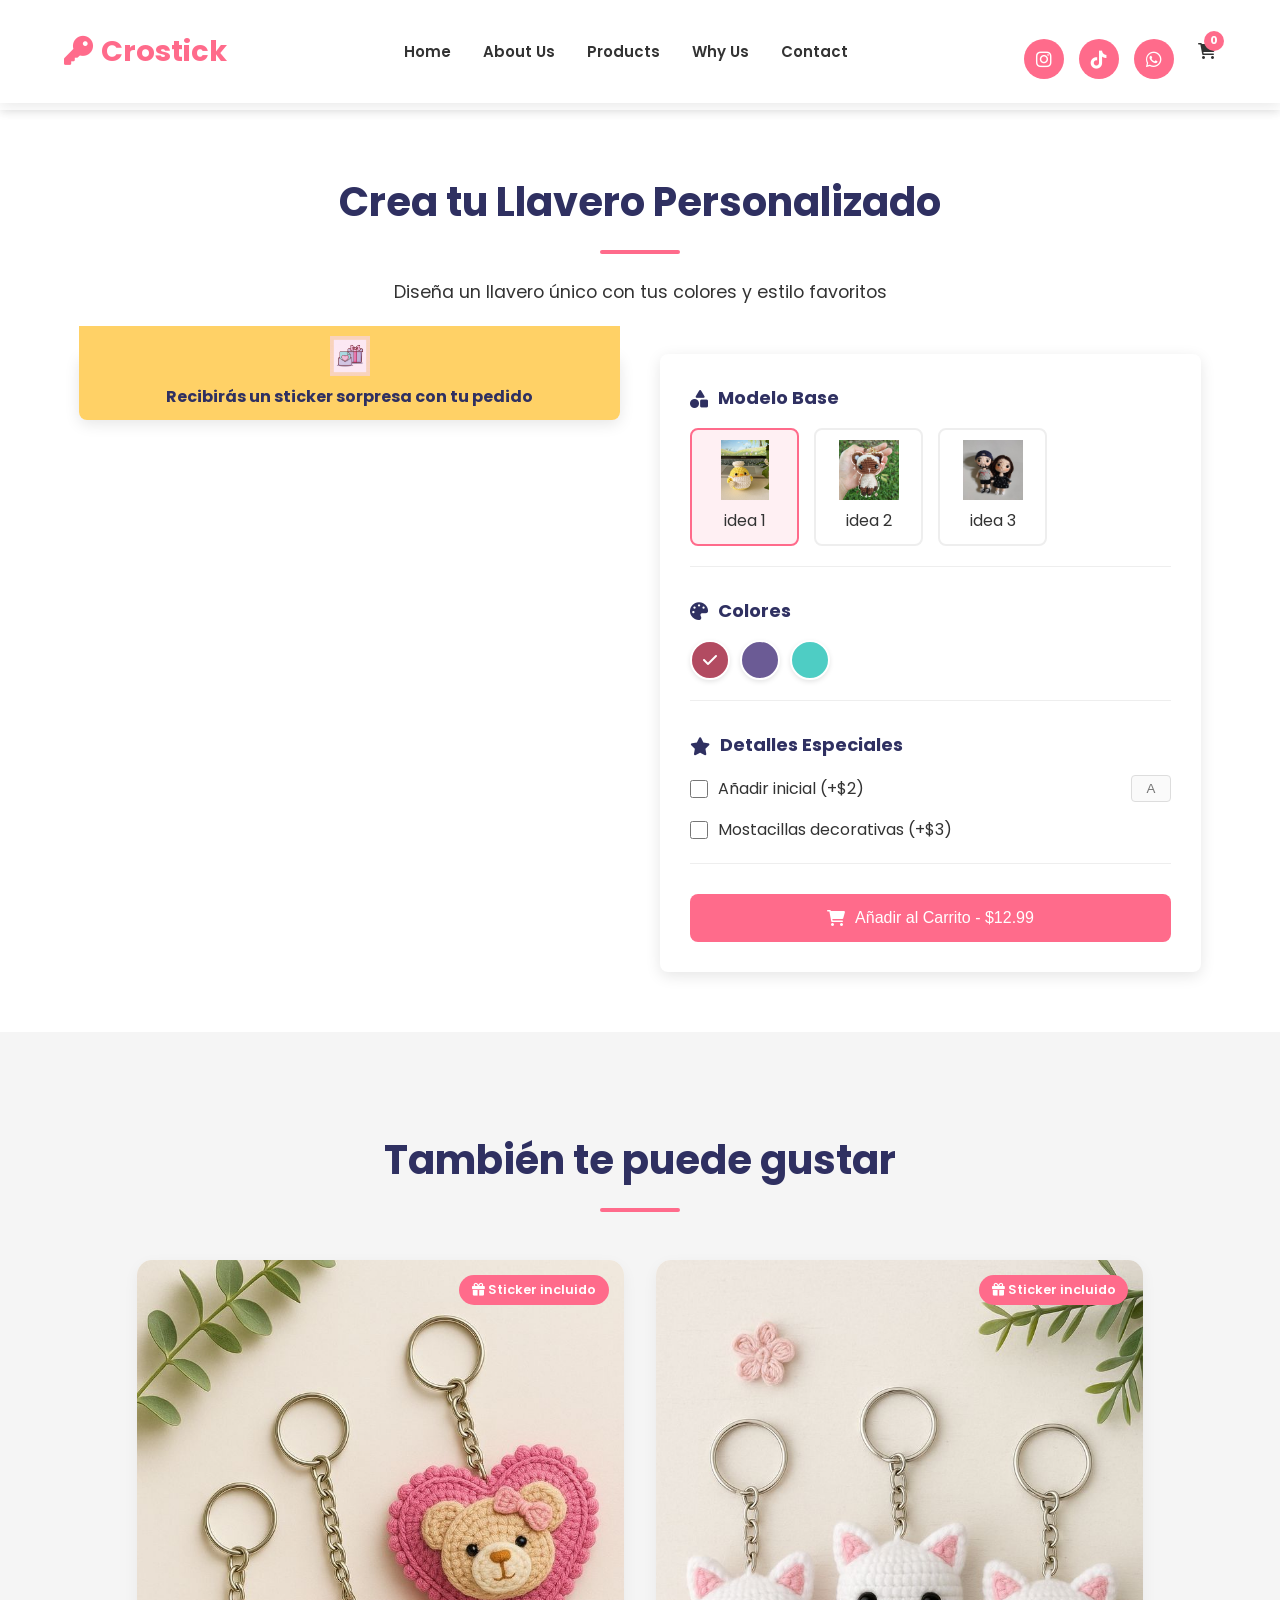
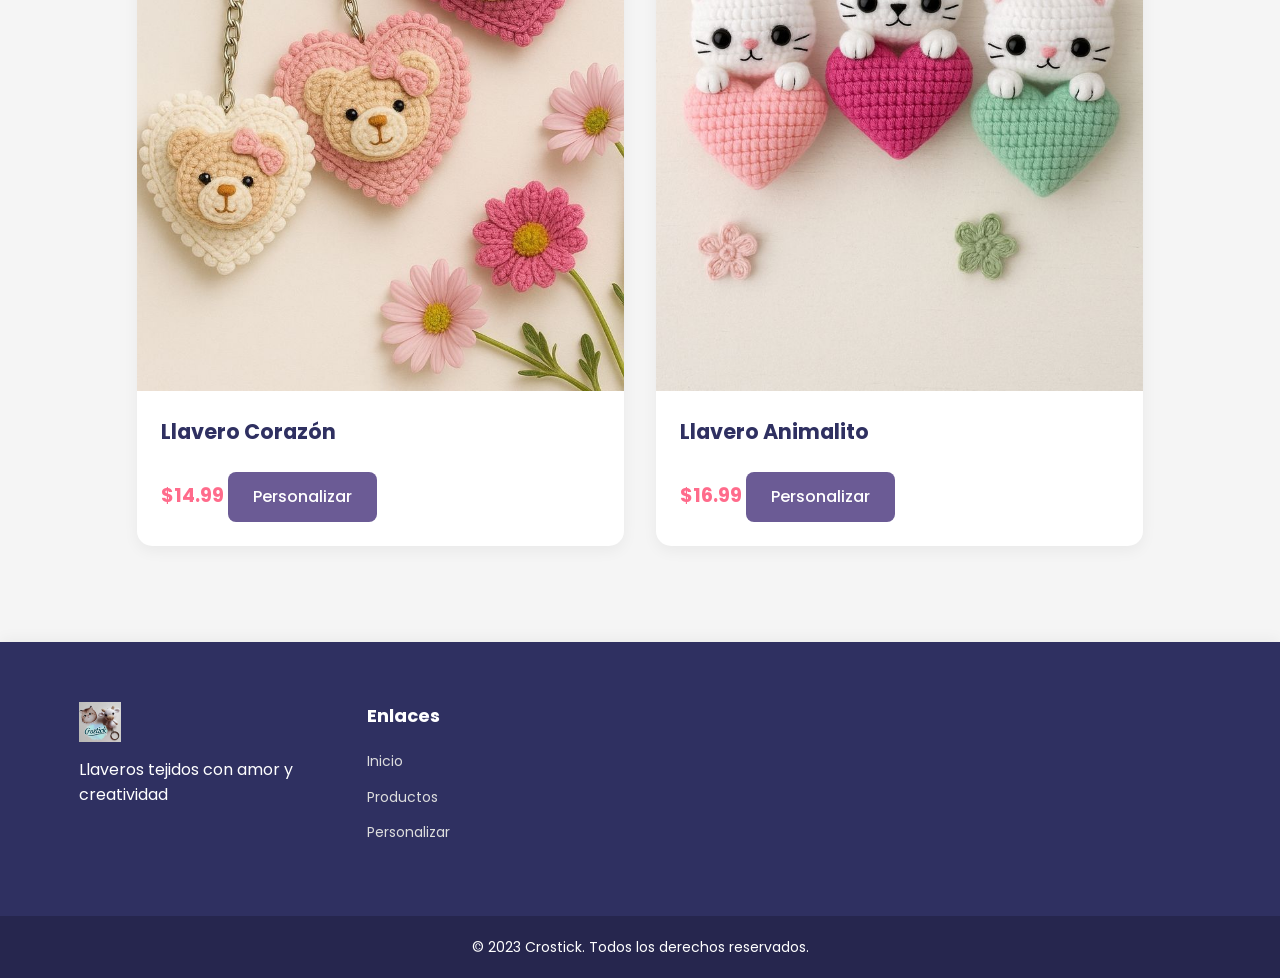
==== personalize.html @ c7daac14 "proyecto" ====
<!DOCTYPE html>
<html lang="es">
<head>
    <meta charset="UTF-8">
    <meta name="viewport" content="width=device-width, initial-scale=1.0">
    <title>Personaliza tu Llavero - Crostick</title>
    <link rel="stylesheet" href="css/index.css">
    <!-- <link rel="stylesheet" href="css/personalize.css">  Eliminado para unificar estilos -->
    <link rel="stylesheet" href="https://cdnjs.cloudflare.com/ajax/libs/font-awesome/6.0.0-beta3/css/all.min.css">
    <link href="https://fonts.googleapis.com/css2?family=Poppins:wght@400;500;600;700&display=swap" rel="stylesheet">
</head>
<body>
    <!-- Navbar igual que en index.html -->
    <header>
        <nav class="navbar">
            <div class="logo">
                <h1><i class="fas fa-key"></i> Crostick</h1>
            </div>
            <ul class="nav-links">
                <li><a href="index.html#home">Home</a></li>
                <li><a href="index.html#about">About Us</a></li>
                <li><a href="index.html#products">Products</a></li>
                <li><a href="index.html#why">Why Us</a></li>
                <li><a href="index.html#contact">Contact</a></li>
            </ul>
            <div class="nav-right">
                <div class="social-icons">
                    <a href="#"><i class="fab fa-instagram"></i></a>
                    <a href="#"><i class="fab fa-tiktok"></i></a>
                    <a href="#"><i class="fab fa-whatsapp"></i></a>
                </div>
                <div class="cart-icon">
                    <i class="fas fa-shopping-cart"></i>
                    <span class="cart-count">0</span>
                </div>
            </div>
        </nav>
    </header>

    <section id="personalizador-page">
        <div class="container">
            <div class="section-header">
                <h2>Crea tu Llavero Personalizado</h2>
                <div class="header-decoration"></div>
                <p class="section-subtitle">Diseña un llavero único con tus colores y estilo favoritos</p>
            </div>
            <div class="personalizador-container">
                <div class="preview-section">
                    <div class="preview-box">
                        <img id="llavero-preview" src="img/llavero-preview.jpg" alt="Previsualización">
                        <div class="sticker-notice" style="display: flex; flex-direction: column; align-items: center;">
                            <img src="images/regalo.jpg" alt="Regalo" style="height:40px; margin-bottom:8px;">
                            Recibirás un sticker sorpresa con tu pedido
                        </div>
                    </div>
                </div>
                <div class="options-section">
                    <form id="personalizador-form">
                        <div class="form-section">
                            <h3><i class="fas fa-shapes"></i> Modelo Base</h3>
                            <div class="model-options">
                                <label class="model-option">
                                    <input type="radio" name="modelo" value="corazon" checked>
                                    <div class="model-card">
                                        <img src="images/pollo.jpg" alt="Corazón">
                                        <span>idea 1</span>
                                    </div>
                                </label>
                                <label class="model-option">
                                    <input type="radio" name="modelo" value="circulo">
                                    <div class="model-card">
                                        <img src="images/cat.jpg" alt="Círculo">
                                        <span>idea 2</span>
                                    </div>
                                </label>
                                <label class="model-option">
                                    <input type="radio" name="modelo" value="animal">
                                    <div class="model-card">
                                        <img src="images/per.jpg" alt="Animal">
                                        <span>idea 3</span>
                                    </div>
                                </label>
                            </div>
                        </div>

                        <div class="form-section">
                            <h3><i class="fas fa-palette"></i> Colores</h3>
                            <div class="color-options">
                                <label class="color-option" style="background-color: #ff6b8b;">
                                    <input type="radio" name="color" value="#ff6b8b" checked>
                                    <span class="checkmark"><i class="fas fa-check"></i></span>
                                </label>
                                <label class="color-option" style="background-color: #6b5b95;">
                                    <input type="radio" name="color" value="#6b5b95">
                                    <span class="checkmark"><i class="fas fa-check"></i></span>
                                </label>
                                <label class="color-option" style="background-color: #4ecdc4;">
                                    <input type="radio" name="color" value="#4ecdc4">
                                    <span class="checkmark"><i class="fas fa-check"></i></span>
                                </label>
                            </div>
                        </div>

                        <div class="form-section">
                            <h3><i class="fas fa-star"></i> Detalles Especiales</h3>
                            <div class="detail-options">
                                <label class="detail-option">
                                    <input type="checkbox" name="detalles" value="inicial">
                                    <span>Añadir inicial (+$2)</span>
                                    <input type="text" name="inicial-text" maxlength="1" placeholder="A" disabled>
                                </label>
                                <label class="detail-option">
                                    <input type="checkbox" name="detalles" value="mostacilla">
                                    <span>Mostacillas decorativas (+$3)</span>
                                </label>
                            </div>
                        </div>

                        <button type="submit" class="btn btn-primary btn-add-to-cart">
                            <i class="fas fa-shopping-cart"></i> Añadir al Carrito - $12.99
                        </button>
                    </form>
                </div>
            </div>
        </div>
    </section>
    <section id="otros-productos" class="products">
        <div class="container">
            <div class="section-header">
                <h2>También te puede gustar</h2>
                <div class="header-decoration"></div>
            </div>
            <div class="product-grid">
                <div class="product-card">
                    <img src="images/oso.jpg" alt="Llavero Corazón">
                    <div class="product-badge"><i class="fas fa-gift"></i> Sticker incluido</div>
                    <div class="product-details">
                        <h3>Llavero Corazón</h3>
                        <span class="price">$14.99</span>
                        <a href="personalizar.html?modelo=corazon" class="btn btn-secondary" style="margin-top:1rem;">Personalizar</a>
                    </div>
                </div>
                <div class="product-card">
                    <img src="images/ga.jpg"Llavero Animal">
                    <div class="product-badge"><i class="fas fa-gift"></i> Sticker incluido</div>
                    <div class="product-details">
                        <h3>Llavero Animalito</h3>
                        <span class="price">$16.99</span>
                        <a href="personalizar.html?modelo=animal" class="btn btn-secondary" style="margin-top:1rem;">Personalizar</a>
                    </div>
                </div>
            </div>
        </div>
    </section>
    <footer>
        <div class="container">
            <div class="footer-col">
                <img src="images/log.png" alt="Logo Crostick" class="footer-logo">
                <p>Llaveros tejidos con amor y creatividad</p>
            </div>
            <div class="footer-col">
                <h3>Enlaces</h3>
                <ul>
                    <li><a href="index.html">Inicio</a></li>
                    <li><a href="index.html#productos">Productos</a></li>
                    <li><a href="personalizar.html">Personalizar</a></li>
                </ul>
            </div>
        </div>
        <div class="copyright">
            <p>&copy; 2023 Crostick. Todos los derechos reservados.</p>
        </div>
    </footer>

    <script src="js/personalizador.js"></script>
</body>
</html>
---- css/index.css ----
/* Global Styles */
:root {
    --primary-color: #FF6B88;
    --secondary-color: #6B7AA1;
    --accent-color: #FFD166;
    --light-color: #FFF9F9;
    --dark-color: #333333;
    --text-color: #555555;
    --light-gray: #F5F5F5;
    --medium-gray: #DDDDDD;
    --success-color: #4CAF50;
    --warning-color: #FF9800;
    --error-color: #F44336;
}

* {
    margin: 0;
    padding: 0;
    box-sizing: border-box;
}

body {
    font-family: 'Poppins', sans-serif;
    color: var(--text-color);
    background-color: var(--light-color);
    line-height: 1.6;
    padding-top: 80px; /* For fixed navbar */
}

h1, h2, h3, h4 {
    font-weight: 700;
    color: var(--dark-color);
}

a {
    text-decoration: none;
    color: inherit;
}

img {
    max-width: 100%;
    height: auto;
    display: block;
}

.container {
    width: 90%;
    max-width: 1200px;
    margin: 0 auto;
}

.section-header {
    text-align: center;
    margin-bottom: 3rem;
}

.section-header h2 {
    font-size: 2.5rem;
    margin-bottom: 1rem;
    position: relative;
    display: inline-block;
}

.header-decoration {
    width: 80px;
    height: 4px;
    background: var(--primary-color);
    margin: 0 auto 1.5rem;
    border-radius: 2px;
}

.section-subtitle {
    color: var(--text-color);
    font-size: 1.1rem;
    max-width: 700px;
    margin: 0 auto;
}

.btn {
    display: inline-block;
    padding: 12px 24px;
    border-radius: 30px;
    font-weight: 600;
    text-align: center;
    cursor: pointer;
    transition: all 0.3s ease;
    border: none;
}

.btn-primary {
    background-color: var(--primary-color);
    color: white;
}

.btn-primary:hover {
    background-color: #E05572;
    transform: translateY(-3px);
    box-shadow: 0 5px 15px rgba(255, 107, 136, 0.3);
}

.btn-secondary {
    background-color: white;
    color: var(--primary-color);
    border: 2px solid var(--primary-color);
}

.btn-secondary:hover {
    background-color: var(--primary-color);
    color: white;
    transform: translateY(-3px);
}

/* Navbar */
.navbar {
    display: flex;
    justify-content: space-between;
    align-items: center;
    padding: 1.5rem 5%;
    background-color: white;
    box-shadow: 0 2px 15px rgba(0, 0, 0, 0.1);
    position: fixed;
    width: 100%;
    top: 0;
    z-index: 1000;
}

.logo h1 {
    font-size: 1.8rem;
    color: var(--primary-color);
    display: flex;
    align-items: center;
    gap: 0.5rem;
}

.nav-links {
    display: flex;
    list-style: none;
    gap: 2rem;
}

.nav-links a {
    font-weight: 600;
    position: relative;
    padding: 0.5rem 0;
}

.nav-links a::after {
    content: '';
    position: absolute;
    bottom: 0;
    left: 0;
    width: 0;
    height: 2px;
    background-color: var(--primary-color);
    transition: width 0.3s ease;
}

.nav-links a:hover::after {
    width: 100%;
}

.nav-right {
    display: flex;
    align-items: center;
    gap: 1.5rem;
}

.social-icons {
    display: flex;
    gap: 1rem;
}

.social-icons a {
    font-size: 1.1rem;
    color: var(--primary-color);
    transition: transform 0.3s ease;
}

.social-icons a:hover {
    transform: translateY(-3px);
}

.cart-icon {
    position: relative;
    cursor: pointer;
}

.cart-count {
    position: absolute;
    top: -8px;
    right: -8px;
    background-color: var(--primary-color);
    color: white;
    border-radius: 50%;
    width: 20px;
    height: 20px;
    display: flex;
    align-items: center;
    justify-content: center;
    font-size: 0.7rem;
    font-weight: bold;
}

/* Hero Section */
.hero {
    background: linear-gradient(135deg, #FFB6C1 0%, #ADD8E6 100%);
    color: white;
    padding: 10rem 5% 6rem;
    position: relative;
    overflow: hidden;
}

.hero-content {
    max-width: 600px;
    margin: 0 auto;
    text-align: center;
    position: relative;
    z-index: 2;
}

.hero h1 {
    font-size: 3.5rem;
    margin-bottom: 1.5rem;
    color: white;
    font-family: 'Dancing Script', cursive;
}

.hero h1 span {
    color: white;
    position: relative;
}

.hero h1 span::after {
    content: '';
    position: absolute;
    bottom: 5px;
    left: 0;
    width: 100%;
    height: 3px;
    background-color: white;
}

.subtitle {
    font-size: 1.3rem;
    margin-bottom: 2.5rem;
    opacity: 0.9;
}

.hero-buttons {
    display: flex;
    gap: 1.5rem;
    justify-content: center;
}

.hero-decoration {
    position: absolute;
    width: 100%;
    height: 100%;
    top: 0;
    left: 0;
    z-index: 1;
}

.decoration-circle {
    position: absolute;
    border-radius: 50%;
    background-color: rgba(255, 255, 255, 0.1);
}

.decoration-circle:nth-child(1) {
    width: 300px;
    height: 300px;
    top: -100px;
    right: -100px;
}

.decoration-circle:nth-child(2) {
    width: 200px;
    height: 200px;
    bottom: -50px;
    left: -50px;
}

.decoration-circle:nth-child(3) {
    width: 150px;
    height: 150px;
    top: 50%;
    left: 20%;
}

/* About Section */
.about {
    padding: 6rem 5%;
}

.about-content {
    display: grid;
    grid-template-columns: 1fr 1fr;
    gap: 3rem;
    align-items: center;
}

.about-text {
    padding-right: 2rem;
}

.about-text p {
    margin-bottom: 1.5rem;
}

.about-stats {
    display: grid;
    grid-template-columns: repeat(3, 1fr);
    gap: 1.5rem;
    margin-top: 2.5rem;
}

.stat-item {
    text-align: center;
    padding: 1.5rem;
    background-color: white;
    border-radius: 10px;
    box-shadow: 0 5px 15px rgba(0, 0, 0, 0.05);
}

.stat-number {
    font-size: 2rem;
    font-weight: 700;
    color: var(--primary-color);
    display: block;
    margin-bottom: 0.5rem;
}

.stat-label {
    font-size: 0.9rem;
    color: var(--text-color);
}

.about-image {
    position: relative;
}

.about-image img {
    border-radius: 15px;
    box-shadow: 0 10px 30px rgba(0, 0, 0, 0.1);
    z-index: 2;
    position: relative;
}

.image-decoration {
    position: absolute;
    width: 100%;
    height: 100%;
    border: 3px solid var(--primary-color);
    border-radius: 15px;
    top: 20px;
    left: 20px;
    z-index: 1;
}

/* Products Section */
.products {
    padding: 6rem 5%;
    background-color: var(--light-gray);
}

.product-grid {
    display: grid;
    grid-template-columns: repeat(auto-fit, minmax(300px, 1fr));
    gap: 2rem;
}

.product-card {
    background-color: white;
    border-radius: 15px;
    overflow: hidden;
    box-shadow: 0 5px 15px rgba(0, 0, 0, 0.05);
    transition: transform 0.3s ease, box-shadow 0.3s ease;
    position: relative;
}

.product-card:hover {
    transform: translateY(-10px);
    box-shadow: 0 15px 30px rgba(0, 0, 0, 0.1);
}

.product-badge {
    position: absolute;
    top: 15px;
    right: 15px;
    background-color: var(--primary-color);
    color: white;
    padding: 0.3rem 0.8rem;
    border-radius: 20px;
    font-size: 0.8rem;
    font-weight: 600;
    z-index: 3;
}

.product-image {
    position: relative;
    overflow: hidden;
}

.product-image img {
    width: 100%;
    height: 250px;
    object-fit: cover;
    transition: transform 0.5s ease;
}

.product-card:hover .product-image img {
    transform: scale(1.05);
}

.quick-view {
    position: absolute;
    bottom: -50px;
    left: 0;
    width: 100%;
    background-color: rgba(0, 0, 0, 0.7);
    color: white;
    text-align: center;
    padding: 0.8rem;
    transition: bottom 0.3s ease;
}

.product-card:hover .quick-view {
    bottom: 0;
}

.product-details {
    padding: 1.5rem;
}

.product-details h3 {
    margin-bottom: 0.5rem;
    font-size: 1.3rem;
}

.product-meta {
    display: flex;
    justify-content: space-between;
    align-items: center;
    margin-bottom: 1rem;
}

.price {
    font-size: 1.2rem;
    font-weight: 700;
    color: var(--primary-color);
}

.rating {
    color: var(--accent-color);
    font-size: 0.9rem;
}

.rating span {
    color: var(--text-color);
    margin-left: 0.3rem;
}

.description {
    margin-bottom: 1.5rem;
    font-size: 0.95rem;
}

.product-actions {
    display: flex;
    gap: 0.8rem;
}

.btn-add {
    background-color: var(--primary-color);
    color: white;
    border: none;
    padding: 0.6rem 1.2rem;
    border-radius: 5px;
    font-weight: 600;
    font-size: 0.9rem;
    cursor: pointer;
    flex: 1;
    transition: all 0.3s ease;
    display: flex;
    align-items: center;
    justify-content: center;
    gap: 0.5rem;
}

.btn-add:hover {
    background-color: #E05572;
    transform: translateY(-3px);
}

.btn-customize {
    background-color: white;
    color: var(--primary-color);
    border: 1px solid var(--primary-color);
    padding: 0.6rem 1.2rem;
    border-radius: 5px;
    font-weight: 600;
    font-size: 0.9rem;
    cursor: pointer;
    flex: 1;
    transition: all 0.3s ease;
}

.btn-customize:hover {
    background-color: var(--primary-color);
    color: white;
    transform: translateY(-3px);
}

.view-more {
    text-align: center;
    margin: 3rem 0;
}

.btn-view-more {
    display: inline-flex;
    align-items: center;
    gap: 0.5rem;
    padding: 0.8rem 2rem;
    background-color: var(--secondary-color);
    color: white;
    border-radius: 30px;
    font-weight: 600;
    transition: all 0.3s ease;
}

.btn-view-more:hover {
    background-color: #5A698F;
    transform: translateY(-3px);
    box-shadow: 0 5px 15px rgba(107, 122, 161, 0.3);
}

.product-benefits {
    display: grid;
    grid-template-columns: repeat(auto-fit, minmax(200px, 1fr));
    gap: 1.5rem;
    margin-top: 3rem;
}

.benefit-card {
    background-color: white;
    padding: 1.5rem;
    border-radius: 10px;
    text-align: center;
    box-shadow: 0 5px 15px rgba(0, 0, 0, 0.05);
    transition: transform 0.3s ease;
}

.benefit-card:hover {
    transform: translateY(-5px);
}

.benefit-card i {
    font-size: 2rem;
    color: var(--primary-color);
    margin-bottom: 1rem;
}

.benefit-card h4 {
    margin-bottom: 0.5rem;
    font-size: 1.1rem;
}

.benefit-card p {
    font-size: 0.9rem;
    color: var(--text-color);
}

/* Gallery Section */
.gallery {
    padding: 6rem 5%;
}

.gallery-grid {
    display: grid;
    grid-template-columns: repeat(auto-fit, minmax(250px, 1fr));
    gap: 1.5rem;
}

.gallery-item {
    position: relative;
    border-radius: 10px;
    overflow: hidden;
    height: 250px;
}

.gallery-item img {
    width: 100%;
    height: 100%;
    object-fit: cover;
    transition: transform 0.5s ease;
}

.gallery-item:hover img {
    transform: scale(1.1);
}

.gallery-overlay {
    position: absolute;
    top: 0;
    left: 0;
    width: 100%;
    height: 100%;
    background: rgba(0, 0, 0, 0.5);
    display: flex;
    flex-direction: column;
    justify-content: center;
    align-items: center;
    opacity: 0;
    transition: opacity 0.3s ease;
    color: white;
}

.gallery-item:hover .gallery-overlay {
    opacity: 1;
}

.gallery-overlay h4 {
    font-size: 1.5rem;
    margin-bottom: 1rem;
}

.btn-view {
    background-color: var(--primary-color);
    color: white;
    border: none;
    padding: 0.6rem 1.5rem;
    border-radius: 5px;
    font-weight: 600;
    cursor: pointer;
    transition: all 0.3s ease;
}

.btn-view:hover {
    background-color: #E05572;
    transform: translateY(-3px);
}

/* Why Choose Us Section */
.why {
    padding: 6rem 5%;
    background-color: var(--light-gray);
}

.reasons {
    display: grid;
    grid-template-columns: repeat(auto-fit, minmax(250px, 1fr));
    gap: 2rem;
}

.reason-card {
    background-color: white;
    padding: 2rem;
    border-radius: 10px;
    text-align: center;
    box-shadow: 0 5px 15px rgba(0, 0, 0, 0.05);
    transition: transform 0.3s ease;
}

.reason-card:hover {
    transform: translateY(-10px);
}

.reason-icon {
    width: 80px;
    height: 80px;
    background-color: rgba(255, 107, 136, 0.1);
    border-radius: 50%;
    display: flex;
    justify-content: center;
    align-items: center;
    margin: 0 auto 1.5rem;
}

.reason-icon i {
    font-size: 2rem;
    color: var(--primary-color);
}

.reason-card h3 {
    margin-bottom: 1rem;
    font-size: 1.3rem;
}

.reason-card p {
    font-size: 0.95rem;
}

.testimonials {
    margin-top: 6rem;
}

.testimonial-grid {
    display: grid;
    grid-template-columns: repeat(auto-fit, minmax(300px, 1fr));
    gap: 2rem;
    margin-top: 3rem;
}

.testimonial-card {
    background-color: white;
    padding: 2rem;
    border-radius: 10px;
    box-shadow: 0 5px 15px rgba(0, 0, 0, 0.05);
}

.testimonial-content {
    margin-bottom: 1.5rem;
}

.testimonial-content .rating {
    margin-bottom: 1rem;
}

.testimonial-content p {
    font-style: italic;
    position: relative;
    padding-left: 1.5rem;
}

.testimonial-content p::before {
    content: '"';
    position: absolute;
    left: 0;
    top: -10px;
    font-size: 3rem;
    color: rgba(255, 107, 136, 0.2);
    font-family: serif;
}

.testimonial-author {
    display: flex;
    align-items: center;
    gap: 1rem;
}

.testimonial-author img {
    width: 60px;
    height: 60px;
    border-radius: 50%;
    object-fit: cover;
}

.testimonial-author h4 {
    margin-bottom: 0.3rem;
}

.testimonial-author span {
    font-size: 0.8rem;
    color: var(--text-color);
}

/* Contact Section */
.contact {
    padding: 6rem 5%;
}

.contact-container {
    display: grid;
    grid-template-columns: 1fr 1fr;
    gap: 3rem;
}

.contact-info {
    padding-right: 2rem;
}

.contact-info h2 {
    margin-bottom: 1.5rem;
    font-size: 2rem;
}

.contact-info p {
    margin-bottom: 2rem;
}

.info-item {
    display: flex;
    gap: 1rem;
    margin-bottom: 1.5rem;
    align-items: flex-start;
}

.info-item i {
    font-size: 1.2rem;
    color: var(--primary-color);
    margin-top: 0.3rem;
}

.info-item h4 {
    margin-bottom: 0.3rem;
}

.social-links {
    display: flex;
    gap: 1rem;
    margin-top: 2rem;
}

.social-links a {
    width: 40px;
    height: 40px;
    background-color: rgba(255, 107, 136, 0.1);
    border-radius: 50%;
    display: flex;
    justify-content: center;
    align-items: center;
    color: var(--primary-color);
    transition: all 0.3s ease;
}

.social-links a:hover {
    background-color: var(--primary-color);
    color: white;
    transform: translateY(-3px);
}

.contact-form {
    background-color: white;
    padding: 2rem;
    border-radius: 10px;
    box-shadow: 0 5px 15px rgba(0, 0, 0, 0.05);
}

.contact-form h3 {
    margin-bottom: 1.5rem;
    font-size: 1.5rem;
}

.form-group {
    margin-bottom: 1.2rem;
}

.form-group input,
.form-group textarea {
    width: 100%;
    padding: 0.8rem 1rem;
    border: 1px solid var(--medium-gray);
    border-radius: 5px;
    font-family: 'Poppins', sans-serif;
    transition: border-color 0.3s ease;
}

.form-group input:focus,
.form-group textarea:focus {
    border-color: var(--primary-color);
    outline: none;
}

.btn-submit {
    background-color: var(--primary-color);
    color: white;
    width: 100%;
    padding: 0.8rem;
    font-weight: 600;
    transition: all 0.3s ease;
}

.btn-submit:hover {
    background-color: #E05572;
    transform: translateY(-3px);
}

/* FAQ Section */
.faq {
    padding: 6rem 5%;
    background-color: var(--light-gray);
}

.faq-container {
    max-width: 800px;
    margin: 0 auto;
}

.faq-item {
    margin-bottom: 1rem;
    border-radius: 5px;
    overflow: hidden;
    box-shadow: 0 2px 10px rgba(0, 0, 0, 0.05);
}

.faq-question {
    width: 100%;
    padding: 1.2rem 1.5rem;
    background-color: white;
    border: none;
    text-align: left;
    font-weight: 600;
    font-size: 1rem;
    display: flex;
    justify-content: space-between;
    align-items: center;
    cursor: pointer;
    transition: all 0.3s ease;
}

.faq-question:hover {
    background-color: #f9f9f9;
}

.faq-question i {
    transition: transform 0.3s ease;
}

.faq-question.active i {
    transform: rotate(180deg);
}

.faq-answer {
    background-color: white;
    max-height: 0;
    overflow: hidden;
    transition: max-height 0.3s ease;
}

.faq-answer p {
    padding: 0 1.5rem 1.5rem;
}

/* Newsletter Section */
.newsletter {
    padding: 4rem 5%;
    background: linear-gradient(135deg, #FFB6C1 0%, #ADD8E6 100%);
    color: white;
}

.newsletter-container {
    max-width: 800px;
    margin: 0 auto;
    display: grid;
    grid-template-columns: 1fr 1fr;
    gap: 2rem;
    align-items: center;
}

.newsletter-text h3 {
    color: white;
    font-size: 1.8rem;
    margin-bottom: 1rem;
}

.newsletter-text p {
    opacity: 0.9;
}

.newsletter-form {
    display: flex;
}

.newsletter-form input {
    flex: 1;
    padding: 0.8rem 1rem;
    border: none;
    border-radius: 30px 0 0 30px;
    font-family: 'Poppins', sans-serif;
}

.newsletter-form button {
    padding: 0.8rem 1.5rem;
    background-color: var(--primary-color);
    color: white;
    border: none;
    border-radius: 0 30px 30px 0;
    font-weight: 600;
    cursor: pointer;
    transition: all 0.3s ease;
}

.newsletter-form button:hover {
    background-color: #E05572;
}

/* Footer */
footer {
    background-color: white;
    padding: 4rem 5% 2rem;
    box-shadow: 0 -2px 15px rgba(0, 0, 0, 0.05);
}

.footer-container {
    display: grid;
    grid-template-columns: repeat(auto-fit, minmax(200px, 1fr));
    gap: 2rem;
    margin-bottom: 3rem;
}

.footer-col h4 {
    font-size: 1.2rem;
    margin-bottom: 1.5rem;
    position: relative;
    padding-bottom: 0.8rem;
}

.footer-col h4::after {
    content: '';
    position: absolute;
    bottom: 0;
    left: 0;
    width: 50px;
    height: 2px;
    background-color: var(--primary-color);
}

.footer-col p {
    margin-bottom: 1.5rem;
}

.footer-col ul {
    list-style: none;
}

.footer-col ul li {
    margin-bottom: 0.8rem;
}

.footer-col ul li i {
    margin-right: 0.5rem;
    color: var(--primary-color);
}

.payment-methods {
    display: flex;
    gap: 0.8rem;
    margin-top: 1.5rem;
}

.payment-methods i {
    font-size: 1.8rem;
    color: var(--text-color);
}

.footer-bottom {
    display: flex;
    justify-content: space-between;
    align-items: center;
    padding-top: 2rem;
    border-top: 1px solid var(--medium-gray);
}

.footer-social {
    display: flex;
    gap: 1rem;
}

.footer-social a {
    width: 35px;
    height: 35px;
    background-color: rgba(255, 107, 136, 0.1);
    border-radius: 50%;
    display: flex;
    justify-content: center;
    align-items: center;
    color: var(--primary-color);
    transition: all 0.3s ease;
}

.footer-social a:hover {
    background-color: var(--primary-color);
    color: white;
    transform: translateY(-3px);
}

/* Responsive Styles */
@media (max-width: 992px) {
    .about-content,
    .contact-container {
        grid-template-columns: 1fr;
    }
    
    .about-image {
        order: -1;
        max-width: 500px;
        margin: 0 auto;
    }
    
    .about-text {
        padding-right: 0;
        text-align: center;
    }
    
    .newsletter-container {
        grid-template-columns: 1fr;
        text-align: center;
    }
    
    .newsletter-form {
        justify-content: center;
    }
}

@media (max-width: 768px) {
    .navbar {
        flex-direction: column;
        padding: 1rem;
        position: relative;
    }
    
    .nav-links {
        margin: 1.5rem 0;
        flex-direction: column;
        gap: 1rem;
        align-items: center;
    }
    
    .nav-right {
        width: 100%;
        justify-content: center;
    }
    
    .hero {
        padding: 8rem 5% 4rem;
    }
    
    .hero h1 {
        font-size: 2.5rem;
    }
    
    .hero-buttons {
        flex-direction: column;
        gap: 1rem;
    }
    
    .product-grid,
    .gallery-grid,
    .reasons,
    .testimonial-grid {
        grid-template-columns: 1fr;
    }
    
    .footer-container {
        grid-template-columns: 1fr;
        gap: 2.5rem;
    }
    
    .footer-bottom {
        flex-direction: column;
        gap: 1.5rem;
    }
}

@media (max-width: 576px) {
    .hero h1 {
        font-size: 2rem;
    }
    
    .section-header h2 {
        font-size: 2rem;
    }
    
    .about-stats {
        grid-template-columns: 1fr;
    }
    
    .product-actions {
        flex-direction: column;
    }
    
    .btn-add,
    .btn-customize {
        width: 100%;
    }
    
    .contact-form {
        padding: 1.5rem;
    }
}
/* All Products Section */
.all-products {
    padding: 6rem 5%;
    background-color: var(--light-gray);
}

.product-filters {
    display: flex;
    justify-content: center;
    gap: 2rem;
    margin-bottom: 3rem;
    flex-wrap: wrap;
}

.filter-group {
    display: flex;
    flex-direction: column;
    gap: 0.5rem;
}

.filter-group label {
    font-weight: 600;
    font-size: 0.9rem;
}

.filter-group select {
    padding: 0.6rem 1rem;
    border-radius: 5px;
    border: 1px solid var(--medium-gray);
    background-color: white;
    min-width: 180px;
}

.product-grid.expanded {
    grid-template-columns: repeat(auto-fit, minmax(250px, 1fr));
}
/* Estilos generales */
:root {
    --primary-color: #FF6B8B;
    --secondary-color: #6B5B95;
    --accent-color: #FFD166;
    --light-color: #F7FFF7;
    --dark-color: #2F3061;
    --text-color: #333;
    --text-light: #666;
    --bg-light: #f9f9f9;
    --border-radius: 8px;
    --box-shadow: 0 4px 15px rgba(0, 0, 0, 0.1);
}

* {
    margin: 0;
    padding: 0;
    box-sizing: border-box;
}

body {
    font-family: 'Poppins', sans-serif;
    line-height: 1.6;
    color: var(--text-color);
    background-color: white;
}

.container {
    width: 90%;
    max-width: 1200px;
    margin: 0 auto;
    padding: 0 15px;
}

.btn {
    display: inline-block;
    background-color: var(--primary-color);
    color: white;
    padding: 12px 25px;
    border: none;
    border-radius: var(--border-radius);
    cursor: pointer;
    text-decoration: none;
    transition: all 0.3s ease;
    font-weight: 500;
    text-align: center;
}

.btn:hover {
    background-color: var(--secondary-color);
    transform: translateY(-2px);
    box-shadow: 0 5px 15px rgba(107, 91, 149, 0.3);
}

.btn-secondary {
    background-color: var(--secondary-color);
}

.btn-secondary:hover {
    background-color: var(--dark-color);
}

.section-bg {
    background-color: var(--bg-light);
    padding: 60px 0;
}

h1, h2, h3, h4 {
    color: var(--dark-color);
    font-weight: 700;
}

h2 {
    font-size: 32px;
    margin-bottom: 20px;
    text-align: center;
}

.subtitle {
    text-align: center;
    color: var(--text-light);
    margin-bottom: 40px;
    font-size: 18px;
}

/* Header */
header {
    background-color: white;
    box-shadow: 0 2px 10px rgba(0, 0, 0, 0.1);
    position: sticky;
    top: 0;
    z-index: 1000;
    padding: 15px 0;
}

header .container {
    display: flex;
    justify-content: space-between;
    align-items: center;
}

.logo {
    display: flex;
    align-items: center;
}

.logo-img {
    height: 50px;
    margin-right: 10px;
}

.logo p {
    font-size: 12px;
    color: var(--text-light);
    font-style: italic;
}

nav ul {
    display: flex;
    list-style: none;
}

nav ul li a {
    color: var(--text-color);
    text-decoration: none;
    padding: 10px 15px;
    font-weight: 500;
    transition: color 0.3s;
    font-size: 15px;
}

nav ul li a:hover, nav ul li a.active {
    color: var(--primary-color);
}

.carrito {
    position: relative;
    cursor: pointer;
}

.carrito i {
    font-size: 22px;
    color: var(--primary-color);
}

.carrito .contador {
    position: absolute;
    top: -10px;
    right: -10px;
    background-color: var(--accent-color);
    color: var(--dark-color);
    border-radius: 50%;
    width: 20px;
    height: 20px;
    display: flex;
    justify-content: center;
    align-items: center;
    font-size: 12px;
    font-weight: bold;
}

/* Hero Section */
#hero {
    background: linear-gradient(rgba(0, 0, 0, 0.4), rgba(0, 0, 0, 0.4)), url('../img/hero-bg.jpg');
    background-size: cover;
    background-position: center;
    color: white;
    text-align: center;
    padding: 120px 0;
    margin-bottom: 60px;
}

#hero h1 {
    font-size: 48px;
    margin-bottom: 20px;
    color: white;
    text-shadow: 1px 1px 3px rgba(0, 0, 0, 0.3);
}

#hero .subtitle {
    font-size: 22px;
    margin-bottom: 30px;
    text-shadow: 1px 1px 2px rgba(0, 0, 0, 0.3);
    max-width: 700px;
    margin-left: auto;
    margin-right: auto;
    color: white;
}

.hero-buttons {
    display: flex;
    gap: 15px;
    justify-content: center;
    flex-wrap: wrap;
}

/* Productos */
#destacados {
    padding: 80px 0;
}

.productos-grid {
    display: grid;
    grid-template-columns: repeat(auto-fill, minmax(280px, 1fr));
    gap: 30px;
    margin-top: 40px;
}

.producto {
    background-color: white;
    border-radius: var(--border-radius);
    overflow: hidden;
    box-shadow: var(--box-shadow);
    transition: transform 0.3s ease, box-shadow 0.3s ease;
    position: relative;
}

.producto:hover {
    transform: translateY(-10px);
    box-shadow: 0 15px 30px rgba(0, 0, 0, 0.1);
}

.producto img {
    width: 100%;
    height: 250px;
    object-fit: cover;
    border-bottom: 1px solid #eee;
}

.sticker-badge {
    position: absolute;
    top: 15px;
    right: 15px;
    background-color: var(--accent-color);
    color: var(--dark-color);
    padding: 5px 10px;
    border-radius: 20px;
    font-size: 12px;
    font-weight: bold;
}

.producto h3 {
    padding: 15px 15px 5px;
    font-size: 18px;
    color: var(--dark-color);
}

.producto .descripcion {
    padding: 0 15px;
    font-size: 14px;
    color: var(--text-light);
    min-height: 40px;
}

.producto .precio {
    padding: 10px 15px 15px;
    font-weight: bold;
    color: var(--primary-color);
    font-size: 20px;
}

.producto .btn {
    margin: 0 15px 15px;
    width: calc(100% - 30px);
    background-color: var(--secondary-color);
}

.producto .btn:hover {
    background-color: var(--dark-color);
}

/* Nosotros */
#nosotros {
    padding: 80px 0;
}

.nosotros-content {
    display: flex;
    flex-wrap: wrap;
    gap: 40px;
    align-items: center;
}

.nosotros-text {
    flex: 1;
    min-width: 300px;
}

.nosotros-img {
    flex: 1;
    min-width: 300px;
}

.nosotros-img img {
    width: 100%;
    border-radius: var(--border-radius);
    box-shadow: var(--box-shadow);
}

/* Valores */
#valores {
    padding: 80px 0;
}

.valores-grid {
    display: grid;
    grid-template-columns: repeat(auto-fill, minmax(250px, 1fr));
    gap: 30px;
    margin-top: 40px;
}

.valor-item {
    background-color: white;
    padding: 30px;
    border-radius: var(--border-radius);
    box-shadow: var(--box-shadow);
    text-align: center;
    transition: transform 0.3s ease;
}

.valor-item:hover {
    transform: translateY(-10px);
}

.valor-icon {
    font-size: 40px;
    color: var(--primary-color);
    margin-bottom: 20px;
}

.valor-item h3 {
    margin-bottom: 15px;
    font-size: 20px;
}

/* Contacto */
#contacto {
    padding: 80px 0;
}

.contacto-content {
    display: flex;
    flex-wrap: wrap;
    gap: 40px;
    margin-top: 30px;
}

.contacto-info {
    flex: 1;
    min-width: 300px;
    background-color: white;
    padding: 30px;
    border-radius: var(--border-radius);
    box-shadow: var(--box-shadow);
}

.info-item {
    display: flex;
    align-items: center;
    gap: 15px;
    margin-bottom: 20px;
}

.info-item i {
    font-size: 20px;
    color: var(--primary-color);
    width: 30px;
    text-align: center;
}

.redes-sociales {
    margin-top: 30px;
}

.social-icons {
    display: flex;
    gap: 15px;
    margin-top: 15px;
}

.social-icons a {
    display: flex;
    align-items: center;
    justify-content: center;
    width: 40px;
    height: 40px;
    background-color: var(--primary-color);
    color: white;
    border-radius: 50%;
    font-size: 18px;
    transition: all 0.3s;
}

.social-icons a:hover {
    background-color: var(--secondary-color);
    transform: translateY(-3px);
}

/* Personalizador */
#personalizador-page {
    padding: 60px 0;
}

.personalizador-header {
    text-align: center;
    margin-bottom: 40px;
}

.personalizador-header h1 {
    font-size: 36px;
    color: var(--dark-color);
    margin-bottom: 10px;
}

.personalizador-container {
    display: flex;
    flex-wrap: wrap;
    gap: 40px;
    margin-top: 30px;
}

.preview-section {
    flex: 1;
    min-width: 300px;
}

.preview-box {
    background-color: white;
    padding: 20px;
    border-radius: var(--border-radius);
    box-shadow: var(--box-shadow);
    text-align: center;
    position: relative;
}

#llavero-preview {
    max-width: 100%;
    height: auto;
    border-radius: var(--border-radius);
}

.sticker-notice {
    position: absolute;
    bottom: 0;
    left: 0;
    right: 0;
    background-color: var(--accent-color);
    color: var(--dark-color);
    padding: 10px;
    font-weight: bold;
    border-radius: 0 0 var(--border-radius) var(--border-radius);
}

.options-section {
    flex: 1;
    min-width: 300px;
}

#personalizador-form {
    background-color: white;
    padding: 30px;
    border-radius: var(--border-radius);
    box-shadow: var(--box-shadow);
}

.form-section {
    margin-bottom: 30px;
    padding-bottom: 20px;
    border-bottom: 1px solid #eee;
}

.form-section h3 {
    display: flex;
    align-items: center;
    gap: 10px;
    font-size: 18px;
    margin-bottom: 15px;
    color: var(--dark-color);
}

.model-options {
    display: grid;
    grid-template-columns: repeat(auto-fill, minmax(100px, 1fr));
    gap: 15px;
}

.model-option {
    cursor: pointer;
}

.model-option input {
    display: none;
}

.model-card {
    display: flex;
    flex-direction: column;
    align-items: center;
    gap: 8px;
    padding: 10px;
    border-radius: var(--border-radius);
    border: 2px solid #eee;
    transition: all 0.3s;
}

.model-option input:checked + .model-card {
    border-color: var(--primary-color);
    background-color: rgba(255, 107, 139, 0.1);
}

.model-card img {
    width: 60px;
    height: 60px;
    object-fit: contain;
}

.color-options {
    display: flex;
    flex-wrap: wrap;
    gap: 10px;
}

.color-option {
    position: relative;
    width: 40px;
    height: 40px;
    border-radius: 50%;
    cursor: pointer;
    border: 2px solid white;
    box-shadow: 0 2px 5px rgba(0, 0, 0, 0.1);
}

.color-option input {
    display: none;
}

.checkmark {
    position: absolute;
    top: 0;
    left: 0;
    right: 0;
    bottom: 0;
    display: flex;
    align-items: center;
    justify-content: center;
    color: white;
    opacity: 0;
    transition: opacity 0.3s;
    background-color: rgba(0, 0, 0, 0.3);
    border-radius: 50%;
}

.color-option input:checked + .checkmark {
    opacity: 1;
}

.detail-options {
    display: flex;
    flex-direction: column;
    gap: 15px;
}

.detail-option {
    display: flex;
    align-items: center;
    gap: 10px;
    position: relative;
}

.detail-option input[type="checkbox"] {
    width: 18px;
    height: 18px;
}

.detail-option input[type="text"] {
    width: 40px;
    padding: 5px;
    text-align: center;
    margin-left: auto;
    border: 1px solid #ddd;
    border-radius: 4px;
}

.btn-add-to-cart {
    width: 100%;
    padding: 15px;
    font-size: 16px;
    display: flex;
    align-items: center;
    justify-content: center;
    gap: 10px;
}

.productos-grid.mini {
    grid-template-columns: repeat(auto-fill, minmax(200px, 1fr));
    margin-top: 30px;
}

.productos-grid.mini .producto {
    text-align: center;
}

.productos-grid.mini .producto .btn {
    width: 100%;
    margin-top: 10px;
}

/* Footer */
footer {
    background-color: var(--dark-color);
    color: white;
    padding: 60px 0 0;
}

footer .container {
    display: grid;
    grid-template-columns: repeat(auto-fill, minmax(250px, 1fr));
    gap: 30px;
}

.footer-col h3 {
    color: white;
    margin-bottom: 20px;
    font-size: 18px;
}

.footer-logo {
    height: 40px;
    margin-bottom: 15px;
}

footer ul {
    list-style: none;
}

footer ul li a {
    color: #ddd;
    text-decoration: none;
    display: block;
    margin-bottom: 10px;
    transition: color 0.3s;
    font-size: 14px;
}

footer ul li a:hover {
    color: var(--accent-color);
}

.copyright {
    text-align: center;
    padding: 20px 0;
    background-color: rgba(0, 0, 0, 0.2);
    margin-top: 60px;
    font-size: 14px;
}

/* Responsive */
@media (max-width: 768px) {
    header .container {
        flex-direction: column;
        text-align: center;
        gap: 15px;
    }

    nav ul {
        flex-wrap: wrap;
        justify-content: center;
    }

    #hero h1 {
        font-size: 36px;
    }

    #hero .subtitle {
        font-size: 18px;
    }

    .personalizador-container, .nosotros-content, .contacto-content {
        flex-direction: column;
    }
    
    .model-options {
        grid-template-columns: repeat(3, 1fr);
    }
}
---- css/personalize.css ----
/* Estilos generales */
:root {
    --primary-color: #FF6B8B;
    --secondary-color: #6B5B95;
    --accent-color: #FFD166;
    --light-color: #F7FFF7;
    --dark-color: #2F3061;
    --text-color: #333;
    --text-light: #666;
    --bg-light: #f9f9f9;
    --border-radius: 8px;
    --box-shadow: 0 4px 15px rgba(0, 0, 0, 0.1);
}

* {
    margin: 0;
    padding: 0;
    box-sizing: border-box;
}

body {
    font-family: 'Poppins', sans-serif;
    line-height: 1.6;
    color: var(--text-color);
    background-color: white;
}

.container {
    width: 90%;
    max-width: 1200px;
    margin: 0 auto;
    padding: 0 15px;
}

.btn {
    display: inline-block;
    background-color: var(--primary-color);
    color: white;
    padding: 12px 25px;
    border: none;
    border-radius: var(--border-radius);
    cursor: pointer;
    text-decoration: none;
    transition: all 0.3s ease;
    font-weight: 500;
    text-align: center;
}

.btn:hover {
    background-color: var(--secondary-color);
    transform: translateY(-2px);
    box-shadow: 0 5px 15px rgba(107, 91, 149, 0.3);
}

.btn-secondary {
    background-color: var(--secondary-color);
}

.btn-secondary:hover {
    background-color: var(--dark-color);
}

.section-bg {
    background-color: var(--bg-light);
    padding: 60px 0;
}

h1, h2, h3, h4 {
    color: var(--dark-color);
    font-weight: 700;
}

h2 {
    font-size: 32px;
    margin-bottom: 20px;
    text-align: center;
}

.subtitle {
    text-align: center;
    color: var(--text-light);
    margin-bottom: 40px;
    font-size: 18px;
}

/* Header */
header {
    background-color: white;
    box-shadow: 0 2px 10px rgba(0, 0, 0, 0.1);
    position: sticky;
    top: 0;
    z-index: 1000;
    padding: 15px 0;
}

header .container {
    display: flex;
    justify-content: space-between;
    align-items: center;
}

.logo {
    display: flex;
    align-items: center;
}

.logo-img {
    height: 50px;
    margin-right: 10px;
}

.logo p {
    font-size: 12px;
    color: var(--text-light);
    font-style: italic;
}

nav ul {
    display: flex;
    list-style: none;
}

nav ul li a {
    color: var(--text-color);
    text-decoration: none;
    padding: 10px 15px;
    font-weight: 500;
    transition: color 0.3s;
    font-size: 15px;
}

nav ul li a:hover, nav ul li a.active {
    color: var(--primary-color);
}

.carrito {
    position: relative;
    cursor: pointer;
}

.carrito i {
    font-size: 22px;
    color: var(--primary-color);
}

.carrito .contador {
    position: absolute;
    top: -10px;
    right: -10px;
    background-color: var(--accent-color);
    color: var(--dark-color);
    border-radius: 50%;
    width: 20px;
    height: 20px;
    display: flex;
    justify-content: center;
    align-items: center;
    font-size: 12px;
    font-weight: bold;
}

/* Hero Section */
#hero {
    background: linear-gradient(rgba(0, 0, 0, 0.4), rgba(0, 0, 0, 0.4)), url('../img/hero-bg.jpg');
    background-size: cover;
    background-position: center;
    color: white;
    text-align: center;
    padding: 120px 0;
    margin-bottom: 60px;
}

#hero h1 {
    font-size: 48px;
    margin-bottom: 20px;
    color: white;
    text-shadow: 1px 1px 3px rgba(0, 0, 0, 0.3);
}

#hero .subtitle {
    font-size: 22px;
    margin-bottom: 30px;
    text-shadow: 1px 1px 2px rgba(0, 0, 0, 0.3);
    max-width: 700px;
    margin-left: auto;
    margin-right: auto;
    color: white;
}

.hero-buttons {
    display: flex;
    gap: 15px;
    justify-content: center;
    flex-wrap: wrap;
}

/* Productos */
#destacados {
    padding: 80px 0;
}

.productos-grid {
    display: grid;
    grid-template-columns: repeat(auto-fill, minmax(280px, 1fr));
    gap: 30px;
    margin-top: 40px;
}

.producto {
    background-color: white;
    border-radius: var(--border-radius);
    overflow: hidden;
    box-shadow: var(--box-shadow);
    transition: transform 0.3s ease, box-shadow 0.3s ease;
    position: relative;
}

.producto:hover {
    transform: translateY(-10px);
    box-shadow: 0 15px 30px rgba(0, 0, 0, 0.1);
}

.producto img {
    width: 100%;
    height: 250px;
    object-fit: cover;
    border-bottom: 1px solid #eee;
}

.sticker-badge {
    position: absolute;
    top: 15px;
    right: 15px;
    background-color: var(--accent-color);
    color: var(--dark-color);
    padding: 5px 10px;
    border-radius: 20px;
    font-size: 12px;
    font-weight: bold;
}

.producto h3 {
    padding: 15px 15px 5px;
    font-size: 18px;
    color: var(--dark-color);
}

.producto .descripcion {
    padding: 0 15px;
    font-size: 14px;
    color: var(--text-light);
    min-height: 40px;
}

.producto .precio {
    padding: 10px 15px 15px;
    font-weight: bold;
    color: var(--primary-color);
    font-size: 20px;
}

.producto .btn {
    margin: 0 15px 15px;
    width: calc(100% - 30px);
    background-color: var(--secondary-color);
}

.producto .btn:hover {
    background-color: var(--dark-color);
}

/* Nosotros */
#nosotros {
    padding: 80px 0;
}

.nosotros-content {
    display: flex;
    flex-wrap: wrap;
    gap: 40px;
    align-items: center;
}

.nosotros-text {
    flex: 1;
    min-width: 300px;
}

.nosotros-img {
    flex: 1;
    min-width: 300px;
}

.nosotros-img img {
    width: 100%;
    border-radius: var(--border-radius);
    box-shadow: var(--box-shadow);
}

/* Valores */
#valores {
    padding: 80px 0;
}

.valores-grid {
    display: grid;
    grid-template-columns: repeat(auto-fill, minmax(250px, 1fr));
    gap: 30px;
    margin-top: 40px;
}

.valor-item {
    background-color: white;
    padding: 30px;
    border-radius: var(--border-radius);
    box-shadow: var(--box-shadow);
    text-align: center;
    transition: transform 0.3s ease;
}

.valor-item:hover {
    transform: translateY(-10px);
}

.valor-icon {
    font-size: 40px;
    color: var(--primary-color);
    margin-bottom: 20px;
}

.valor-item h3 {
    margin-bottom: 15px;
    font-size: 20px;
}

/* Contacto */
#contacto {
    padding: 80px 0;
}

.contacto-content {
    display: flex;
    flex-wrap: wrap;
    gap: 40px;
    margin-top: 30px;
}

.contacto-info {
    flex: 1;
    min-width: 300px;
    background-color: white;
    padding: 30px;
    border-radius: var(--border-radius);
    box-shadow: var(--box-shadow);
}

.info-item {
    display: flex;
    align-items: center;
    gap: 15px;
    margin-bottom: 20px;
}

.info-item i {
    font-size: 20px;
    color: var(--primary-color);
    width: 30px;
    text-align: center;
}

.redes-sociales {
    margin-top: 30px;
}

.social-icons {
    display: flex;
    gap: 15px;
    margin-top: 15px;
}

.social-icons a {
    display: flex;
    align-items: center;
    justify-content: center;
    width: 40px;
    height: 40px;
    background-color: var(--primary-color);
    color: white;
    border-radius: 50%;
    font-size: 18px;
    transition: all 0.3s;
}

.social-icons a:hover {
    background-color: var(--secondary-color);
    transform: translateY(-3px);
}

/* Personalizador */
#personalizador-page {
    padding: 60px 0;
}

.personalizador-header {
    text-align: center;
    margin-bottom: 40px;
}

.personalizador-header h1 {
    font-size: 36px;
    color: var(--dark-color);
    margin-bottom: 10px;
}

.personalizador-container {
    display: flex;
    flex-wrap: wrap;
    gap: 40px;
    margin-top: 30px;
}

.preview-section {
    flex: 1;
    min-width: 300px;
}

.preview-box {
    background-color: white;
    padding: 20px;
    border-radius: var(--border-radius);
    box-shadow: var(--box-shadow);
    text-align: center;
    position: relative;
}

#llavero-preview {
    max-width: 100%;
    height: auto;
    border-radius: var(--border-radius);
}

.sticker-notice {
    position: absolute;
    bottom: 0;
    left: 0;
    right: 0;
    background-color: var(--accent-color);
    color: var(--dark-color);
    padding: 10px;
    font-weight: bold;
    border-radius: 0 0 var(--border-radius) var(--border-radius);
}

.options-section {
    flex: 1;
    min-width: 300px;
}

#personalizador-form {
    background-color: white;
    padding: 30px;
    border-radius: var(--border-radius);
    box-shadow: var(--box-shadow);
}

.form-section {
    margin-bottom: 30px;
    padding-bottom: 20px;
    border-bottom: 1px solid #eee;
}

.form-section h3 {
    display: flex;
    align-items: center;
    gap: 10px;
    font-size: 18px;
    margin-bottom: 15px;
    color: var(--dark-color);
}

.model-options {
    display: grid;
    grid-template-columns: repeat(auto-fill, minmax(100px, 1fr));
    gap: 15px;
}

.model-option {
    cursor: pointer;
}

.model-option input {
    display: none;
}

.model-card {
    display: flex;
    flex-direction: column;
    align-items: center;
    gap: 8px;
    padding: 10px;
    border-radius: var(--border-radius);
    border: 2px solid #eee;
    transition: all 0.3s;
}

.model-option input:checked + .model-card {
    border-color: var(--primary-color);
    background-color: rgba(255, 107, 139, 0.1);
}

.model-card img {
    width: 60px;
    height: 60px;
    object-fit: contain;
}

.color-options {
    display: flex;
    flex-wrap: wrap;
    gap: 10px;
}

.color-option {
    position: relative;
    width: 40px;
    height: 40px;
    border-radius: 50%;
    cursor: pointer;
    border: 2px solid white;
    box-shadow: 0 2px 5px rgba(0, 0, 0, 0.1);
}

.color-option input {
    display: none;
}

.checkmark {
    position: absolute;
    top: 0;
    left: 0;
    right: 0;
    bottom: 0;
    display: flex;
    align-items: center;
    justify-content: center;
    color: white;
    opacity: 0;
    transition: opacity 0.3s;
    background-color: rgba(0, 0, 0, 0.3);
    border-radius: 50%;
}

.color-option input:checked + .checkmark {
    opacity: 1;
}

.detail-options {
    display: flex;
    flex-direction: column;
    gap: 15px;
}

.detail-option {
    display: flex;
    align-items: center;
    gap: 10px;
    position: relative;
}

.detail-option input[type="checkbox"] {
    width: 18px;
    height: 18px;
}

.detail-option input[type="text"] {
    width: 40px;
    padding: 5px;
    text-align: center;
    margin-left: auto;
    border: 1px solid #ddd;
    border-radius: 4px;
}

.btn-add-to-cart {
    width: 100%;
    padding: 15px;
    font-size: 16px;
    display: flex;
    align-items: center;
    justify-content: center;
    gap: 10px;
}

.productos-grid.mini {
    grid-template-columns: repeat(auto-fill, minmax(200px, 1fr));
    margin-top: 30px;
}

.productos-grid.mini .producto {
    text-align: center;
}

.productos-grid.mini .producto .btn {
    width: 100%;
    margin-top: 10px;
}

/* Footer */
footer {
    background-color: var(--dark-color);
    color: white;
    padding: 60px 0 0;
}

footer .container {
    display: grid;
    grid-template-columns: repeat(auto-fill, minmax(250px, 1fr));
    gap: 30px;
}

.footer-col h3 {
    color: white;
    margin-bottom: 20px;
    font-size: 18px;
}

.footer-logo {
    height: 40px;
    margin-bottom: 15px;
}

footer ul {
    list-style: none;
}

footer ul li a {
    color: #ddd;
    text-decoration: none;
    display: block;
    margin-bottom: 10px;
    transition: color 0.3s;
    font-size: 14px;
}

footer ul li a:hover {
    color: var(--accent-color);
}

.copyright {
    text-align: center;
    padding: 20px 0;
    background-color: rgba(0, 0, 0, 0.2);
    margin-top: 60px;
    font-size: 14px;
}

/* Responsive */
@media (max-width: 768px) {
    header .container {
        flex-direction: column;
        text-align: center;
        gap: 15px;
    }

    nav ul {
        flex-wrap: wrap;
        justify-content: center;
    }

    #hero h1 {
        font-size: 36px;
    }

    #hero .subtitle {
        font-size: 18px;
    }

    .personalizador-container, .nosotros-content, .contacto-content {
        flex-direction: column;
    }
    
    .model-options {
        grid-template-columns: repeat(3, 1fr);
    }
}
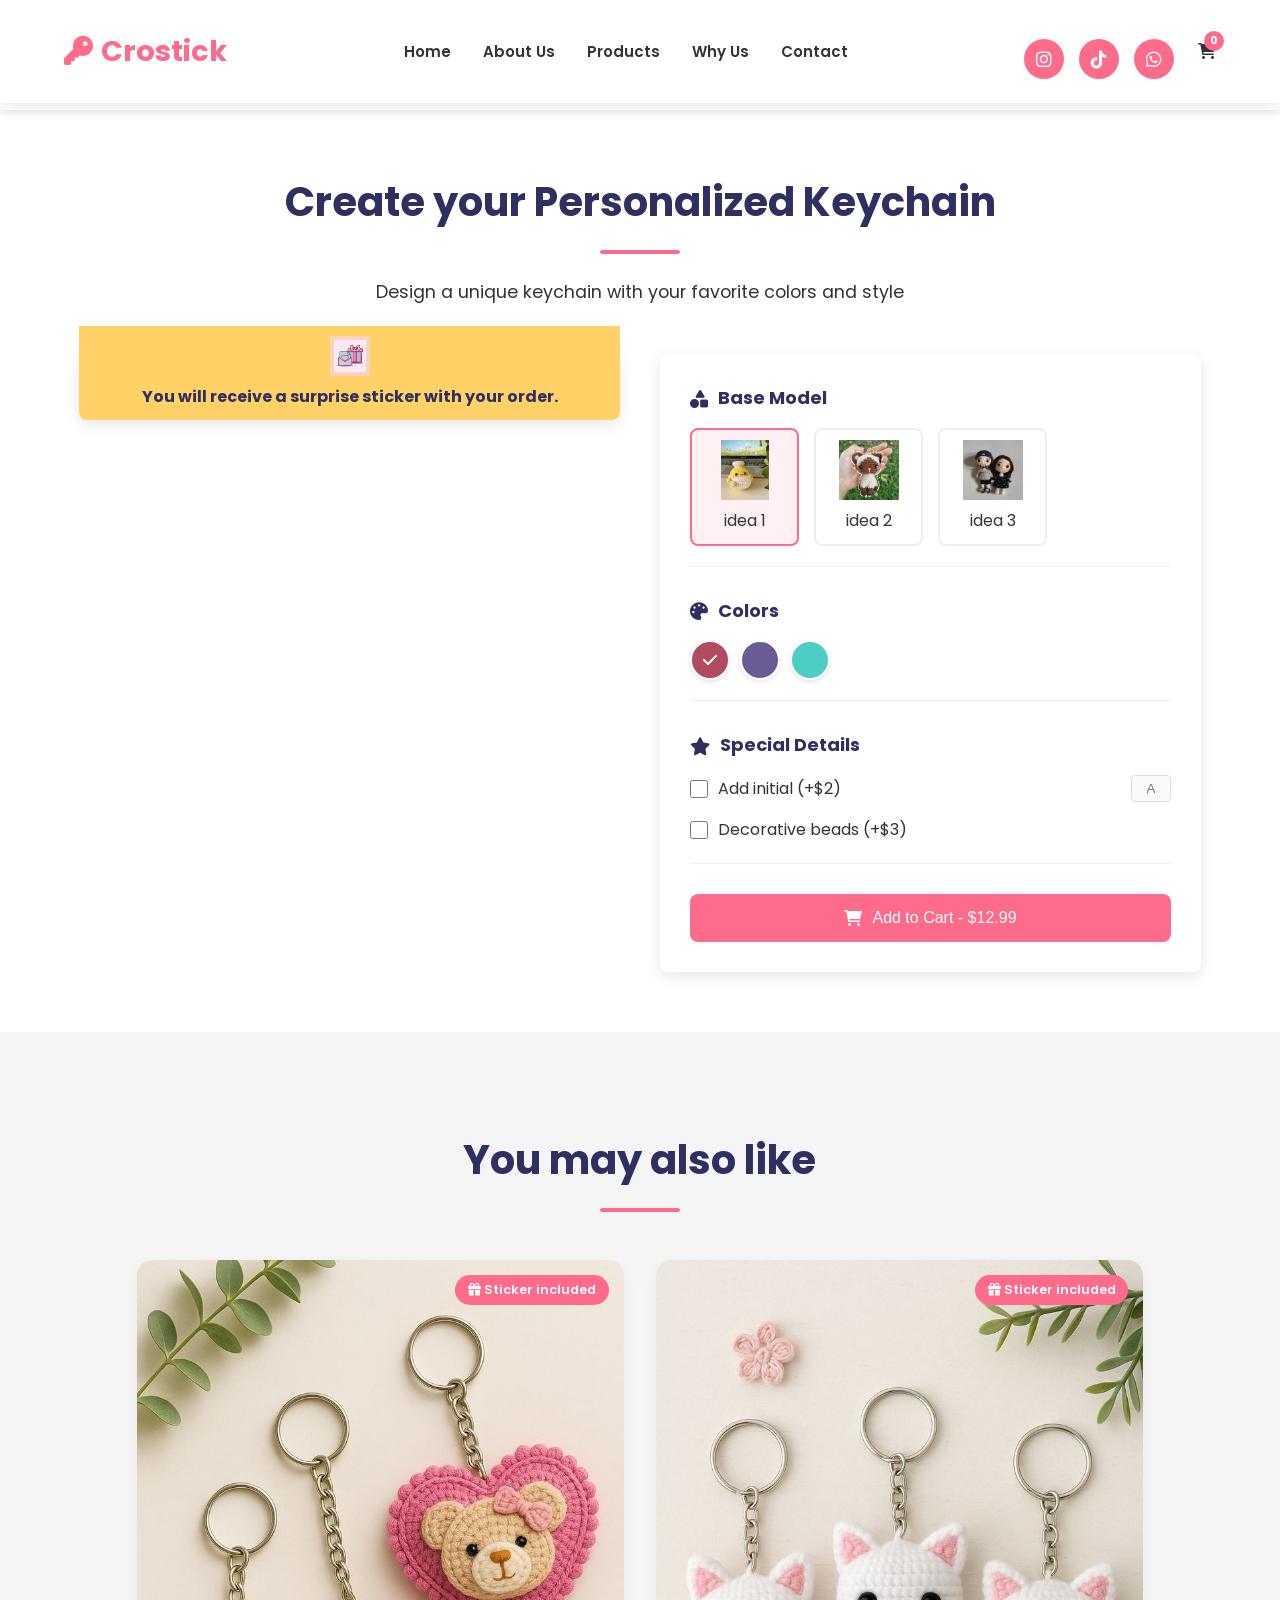
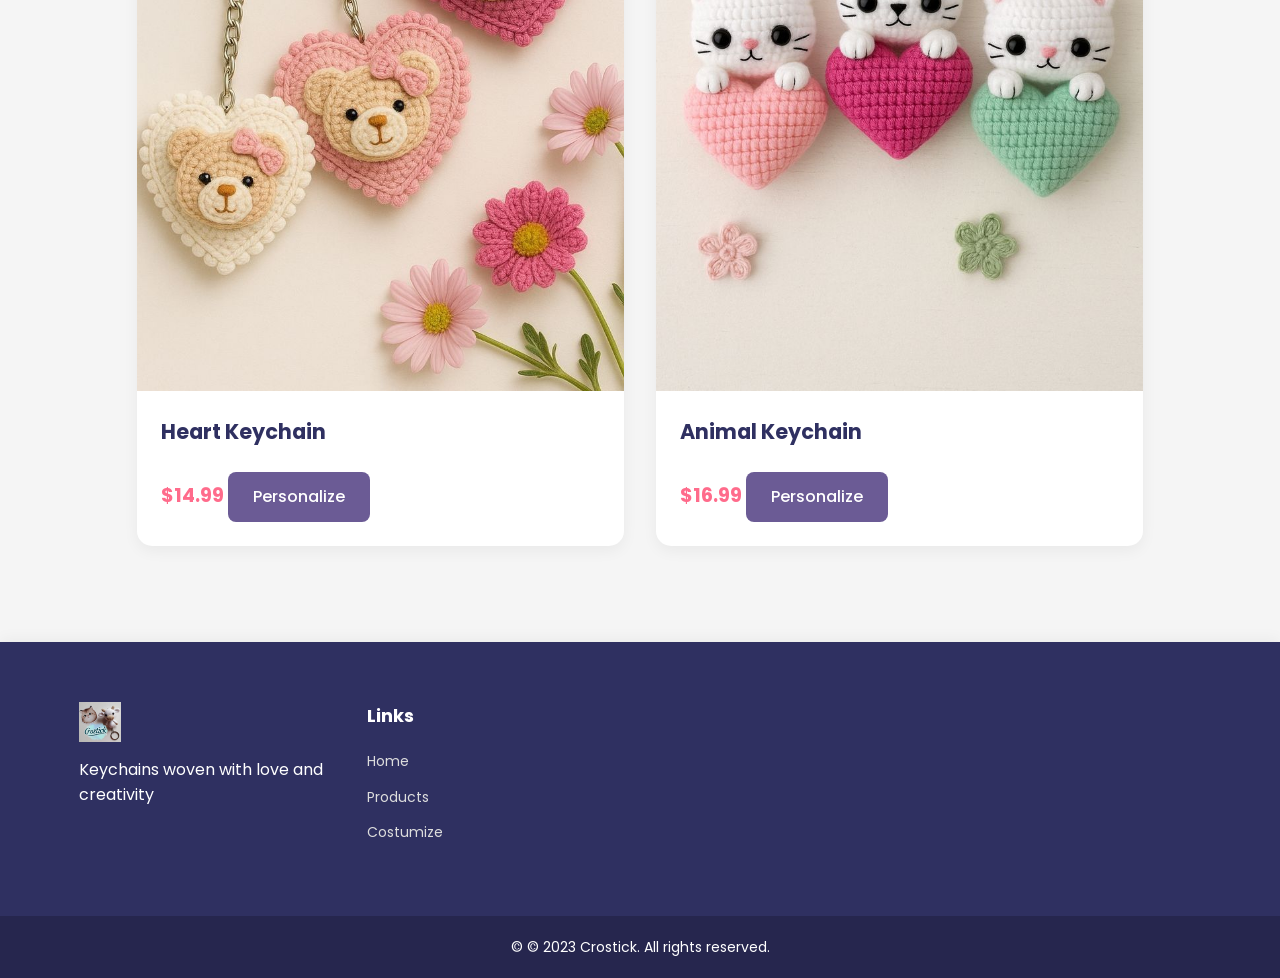
==== commit 29a5a5f2: "ingles" ====
--- a/personalize.html
+++ b/personalize.html
@@ -3,7 +3,7 @@
 <head>
     <meta charset="UTF-8">
     <meta name="viewport" content="width=device-width, initial-scale=1.0">
-    <title>Personaliza tu Llavero - Crostick</title>
+    <title>Personalize your Keychain - Crostick</title>
     <link rel="stylesheet" href="css/index.css">
     <!-- <link rel="stylesheet" href="css/personalize.css">  Eliminado para unificar estilos -->
     <link rel="stylesheet" href="https://cdnjs.cloudflare.com/ajax/libs/font-awesome/6.0.0-beta3/css/all.min.css">
@@ -40,9 +40,9 @@
     <section id="personalizador-page">
         <div class="container">
             <div class="section-header">
-                <h2>Crea tu Llavero Personalizado</h2>
+                <h2>Create your Personalized Keychain</h2>
                 <div class="header-decoration"></div>
-                <p class="section-subtitle">Diseña un llavero único con tus colores y estilo favoritos</p>
+                <p class="section-subtitle">Design a unique keychain with your favorite colors and style</p>
             </div>
             <div class="personalizador-container">
                 <div class="preview-section">
@@ -50,14 +50,14 @@
                         <img id="llavero-preview" src="img/llavero-preview.jpg" alt="Previsualización">
                         <div class="sticker-notice" style="display: flex; flex-direction: column; align-items: center;">
                             <img src="images/regalo.jpg" alt="Regalo" style="height:40px; margin-bottom:8px;">
-                            Recibirás un sticker sorpresa con tu pedido
+                            You will receive a surprise sticker with your order.
                         </div>
                     </div>
                 </div>
                 <div class="options-section">
                     <form id="personalizador-form">
                         <div class="form-section">
-                            <h3><i class="fas fa-shapes"></i> Modelo Base</h3>
+                            <h3><i class="fas fa-shapes"></i>Base Model</h3>
                             <div class="model-options">
                                 <label class="model-option">
                                     <input type="radio" name="modelo" value="corazon" checked>
@@ -84,7 +84,7 @@
                         </div>
 
                         <div class="form-section">
-                            <h3><i class="fas fa-palette"></i> Colores</h3>
+                            <h3><i class="fas fa-palette"></i> Colors</h3>
                             <div class="color-options">
                                 <label class="color-option" style="background-color: #ff6b8b;">
                                     <input type="radio" name="color" value="#ff6b8b" checked>
@@ -102,22 +102,22 @@
                         </div>
 
                         <div class="form-section">
-                            <h3><i class="fas fa-star"></i> Detalles Especiales</h3>
+                            <h3><i class="fas fa-star"></i>Special Details</h3>
                             <div class="detail-options">
                                 <label class="detail-option">
                                     <input type="checkbox" name="detalles" value="inicial">
-                                    <span>Añadir inicial (+$2)</span>
+                                    <span>Add initial (+$2)</span>
                                     <input type="text" name="inicial-text" maxlength="1" placeholder="A" disabled>
                                 </label>
                                 <label class="detail-option">
                                     <input type="checkbox" name="detalles" value="mostacilla">
-                                    <span>Mostacillas decorativas (+$3)</span>
+                                    <span>Decorative beads (+$3)</span>
                                 </label>
                             </div>
                         </div>
 
                         <button type="submit" class="btn btn-primary btn-add-to-cart">
-                            <i class="fas fa-shopping-cart"></i> Añadir al Carrito - $12.99
+                            <i class="fas fa-shopping-cart"></i> Add to Cart - $12.99
                         </button>
                     </form>
                 </div>
@@ -127,26 +127,26 @@
     <section id="otros-productos" class="products">
         <div class="container">
             <div class="section-header">
-                <h2>También te puede gustar</h2>
+                <h2>You may also like</h2>
                 <div class="header-decoration"></div>
             </div>
             <div class="product-grid">
                 <div class="product-card">
                     <img src="images/oso.jpg" alt="Llavero Corazón">
-                    <div class="product-badge"><i class="fas fa-gift"></i> Sticker incluido</div>
+                    <div class="product-badge"><i class="fas fa-gift"></i> Sticker included</div>
                     <div class="product-details">
-                        <h3>Llavero Corazón</h3>
+                        <h3>Heart Keychain</h3>
                         <span class="price">$14.99</span>
-                        <a href="personalizar.html?modelo=corazon" class="btn btn-secondary" style="margin-top:1rem;">Personalizar</a>
+                        <a href="personalizar.html?modelo=corazon" class="btn btn-secondary" style="margin-top:1rem;">Personalize</a>
                     </div>
                 </div>
                 <div class="product-card">
                     <img src="images/ga.jpg"Llavero Animal">
-                    <div class="product-badge"><i class="fas fa-gift"></i> Sticker incluido</div>
+                    <div class="product-badge"><i class="fas fa-gift"></i> Sticker included</div>
                     <div class="product-details">
-                        <h3>Llavero Animalito</h3>
+                        <h3>Animal Keychain</h3>
                         <span class="price">$16.99</span>
-                        <a href="personalizar.html?modelo=animal" class="btn btn-secondary" style="margin-top:1rem;">Personalizar</a>
+                        <a href="personalizar.html?modelo=animal" class="btn btn-secondary" style="margin-top:1rem;">Personalize</a>
                     </div>
                 </div>
             </div>
@@ -156,19 +156,19 @@
         <div class="container">
             <div class="footer-col">
                 <img src="images/log.png" alt="Logo Crostick" class="footer-logo">
-                <p>Llaveros tejidos con amor y creatividad</p>
+                <p>Keychains woven with love and creativity</p>
             </div>
             <div class="footer-col">
-                <h3>Enlaces</h3>
+                <h3>Links</h3>
                 <ul>
-                    <li><a href="index.html">Inicio</a></li>
-                    <li><a href="index.html#productos">Productos</a></li>
-                    <li><a href="personalizar.html">Personalizar</a></li>
+                    <li><a href="index.html">Home</a></li>
+                    <li><a href="index.html#productos">Products</a></li>
+                    <li><a href="personalizar.html">Costumize</a></li>
                 </ul>
             </div>
         </div>
         <div class="copyright">
-            <p>&copy; 2023 Crostick. Todos los derechos reservados.</p>
+            <p>&copy; © 2023 Crostick. All rights reserved.</p>
         </div>
     </footer>
 
